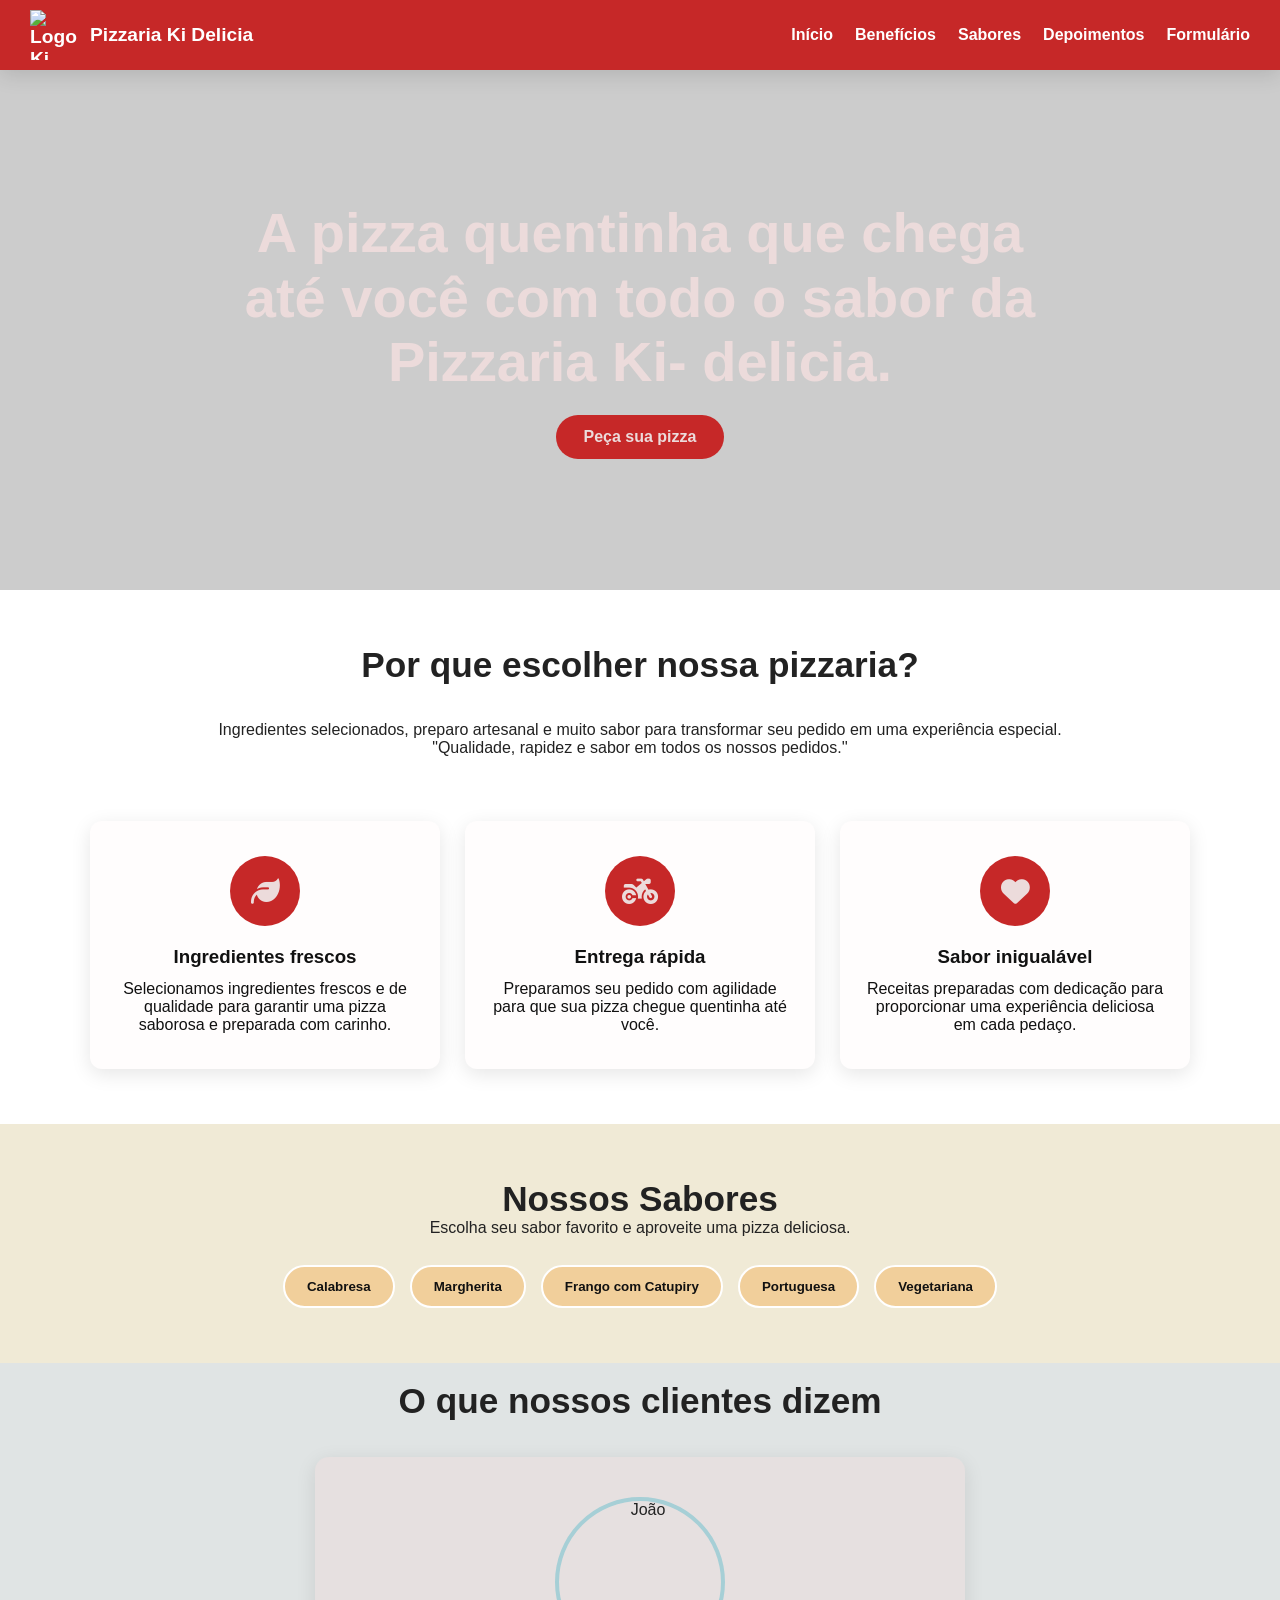
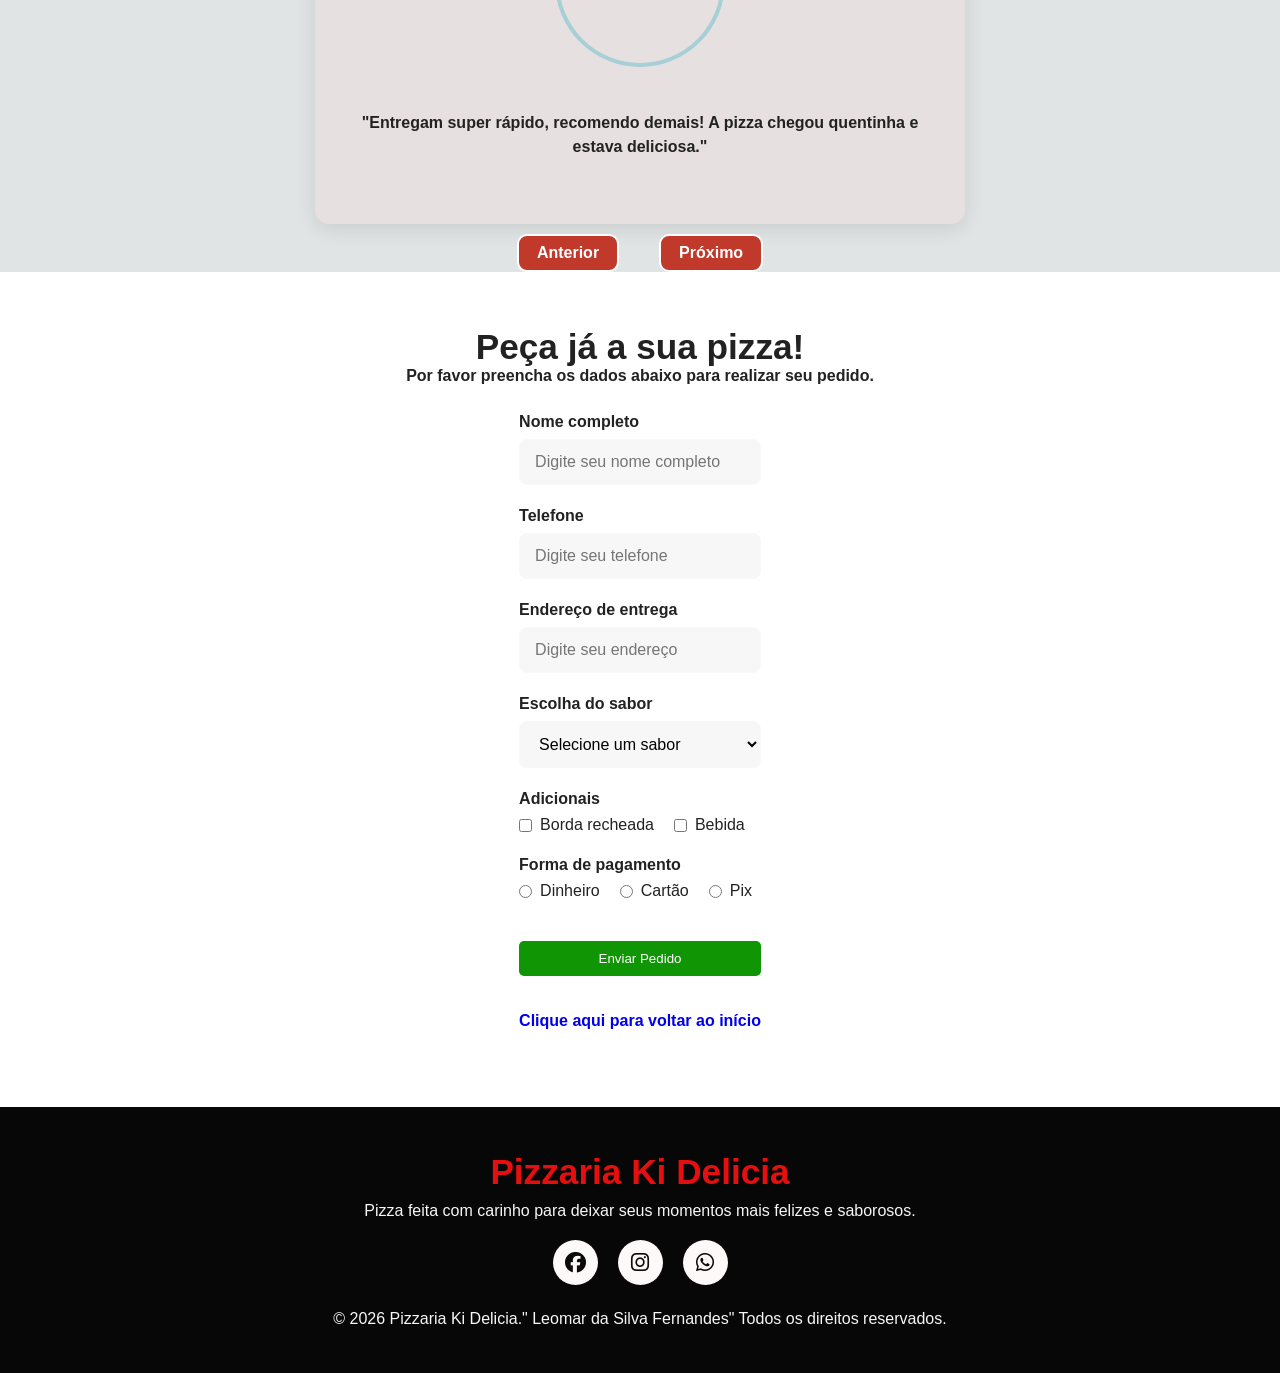
==== index.html @ f1ded8f3 "Add files via upload ok, trabalho final de pizzaria." ====
<!-- index.html -->

<!DOCTYPE html>
<html lang="pt-BR">

<head>
    <meta charset="UTF-8">
    <meta name="viewport" content="width=device-width, initial-scale=1.0">
    <meta name="description"
        content="Pizzaria Ki Delicia - Pizza quentinha, saborosa e preparada com ingredientes frescos.">
    <title>Pizzaria Ki Delicia- Sua pizza quentinha com o melhor sabor.
    </title>

    <link rel="stylesheet" href="style.css">

    <link rel="stylesheet" href="https://cdnjs.cloudflare.com/ajax/libs/font-awesome/6.5.2/css/all.min.css">

     <script src="script.js" defer></script>

</head>

<body>

    <header class="header">
        <div class="container header-container">
            <div class="logo">
                <img src="assets/img/logo.jpg" alt="Logo Ki Delicia" />
                <span>Pizzaria Ki Delicia</span>
            </div>
            <nav class="nav" aria-label="Menu principal">
                <a href="#inicio">Início</a>
                <a href="#beneficios">Benefícios</a>
                <a href="#sabores">Sabores</a>
                <a href="#depoimentos">Depoimentos</a>
                <a href="#formulario">Formulário</a>
            </nav>

        </div>
    </header>

    <main>

        <section id="inicio" class="hero">
            <div class="hero-overlay"></div>

            <div class="container hero-content">
                <h1>A pizza quentinha que chega até você com todo o sabor da Pizzaria Ki-
                    delicia.</h1>



                <a href="#formulario" class="btn btn-primary">
                    Peça sua pizza
                </a>
            </div>
        </section>

        <section id="beneficios" class="section beneficios">
            <div class="container">
                <div class="section-title">
                    <h2>Por que escolher nossa pizzaria?</h2>
                    <p>
                        <br>
                    <p><br></p>
                    <p>
                        Ingredientes selecionados, preparo artesanal e muito sabor
                        para transformar seu pedido em uma experiência especial.
                    </p>
                    "Qualidade, rapidez e sabor em todos os nossos pedidos.''
                    </p>
                    <br>
                    <br>
                </div>

                <div class="cards">

                    <article class="card">
                        <div class="card-icon">
                            <i class="fa-solid fa-leaf"></i>
                        </div>

                        <h3>Ingredientes frescos</h3>

                        <p>
                            Selecionamos ingredientes frescos e de qualidade
                            para garantir uma pizza saborosa e preparada com carinho.
                        </p>
                    </article>

                    <article class="card">
                        <div class="card-icon">
                            <i class="fa-solid fa-motorcycle"></i>
                        </div>
                        <h3>Entrega rápida</h3>

                        <p>
                            Preparamos seu pedido com agilidade para que sua
                            pizza chegue quentinha até você.
                        </p>
                    </article>

                    <article class="card">
                        <div class="card-icon">
                            <i class="fa-solid fa-heart"></i>
                        </div>

                        <h3>Sabor inigualável</h3>

                        <p>
                            Receitas preparadas com dedicação para proporcionar
                            uma experiência deliciosa em cada pedaço.
                        </p>
                    </article>

                </div>
            </div>
        </section>

        <section id="sabores" class="section sabores">
            <div class="container">

                <div class="section-title">
                    <h2>Nossos Sabores</h2>
                    <p>
                        Escolha seu sabor favorito e aproveite uma pizza deliciosa.
                    </p>
                </div>

                <div class="sabores-list">
                    <button type="button" class="sabor">Calabresa</button>
                    <button type="button" class="sabor">Margherita</button>
                    <button type="button" class="sabor">Frango com Catupiry</button>
                    <button type="button" class="sabor">Portuguesa</button>
                    <button type="button" class="sabor">Vegetariana</button>
                </div>

            </div>
        </section>

        <section class="depoimentos" id="depoimentos">
            <br>
            <h2>O que nossos clientes dizem</h2> <br><br>
            <div class="container-depoimentos"></div>

            <div class="depoimento ativo">

                <img src="https://randomuser.me/api/portraits/men/32.jpg" alt="João" class="cliente-foto">
                <p>
                    <br><strong> "Entregam super rápido, recomendo demais!
                        A pizza chegou quentinha e estava deliciosa."</strong>
                </p>
            </div>
            <div class="depoimento">
                <img src="https://randomuser.me/api/portraits/women/44.jpg" alt="Maria" class="cliente-foto">
                <p>
                    <br><strong> "Sabor inigualável! A pizza estava perfeita, virei fã."</strong>
                </p>
            </div>
            <div class="depoimento">

                <img src="https://randomuser.me/api/portraits/women/68.jpg" alt="Ana" class="cliente-foto">
                <p>

                    <br><strong> "Entrega super rápida,recomendo demais!"</strong>
                </p>
            </div>

            <div class="depoimento-botoes">
                <button id="depo-anterior" type="button">Anterior</button>
                <button id="depo-proximo" type="button">Próximo</button>
            </div>
            </div>
        </section>

        <section id="formulario" class="section formulario-section">
            <div class="container">

                <div class="section-title">
                    <h2>Peça já a sua pizza!</h2>
                    <h4>
                        <p>Por favor preencha os dados abaixo para realizar seu pedido. </p>
                    </h4>
                </div>

                <form id="form-pedido" action="obrigado.html" method="post" novalidate target="_blank">
                    <div id="mensagens-erro"></div>


                    <div class="form-group">
                        <label for="nome">Nome completo</label>
                        <input type="text" id="nome" name="nome" placeholder="Digite seu nome completo" required>
                    </div>

                    <div class="form-group">
                        <label for="telefone">Telefone</label>
                        <input type="tel" id="telefone" name="telefone" placeholder="Digite seu telefone" required>
                    </div>

                    <div class="form-group">
                        <label for="endereco">Endereço de entrega</label>
                        <input type="text" id="endereco" name="endereco" placeholder="Digite seu endereço" required>
                    </div>

                    <div class="form-group">
                        <label for="sabor">Escolha do sabor</label>

                        <select id="sabor" name="sabor" required>
                            <option value="" selected disabled>
                                Selecione um sabor
                            </option>
                            <option value="calabresa">Calabresa</option>
                            <option value="margherita">Margherita</option>
                            <option value="frango-catupiry">
                                Frango com Catupiry
                            </option>
                            <option value="portuguesa">Portuguesa</option>
                            <option value="vegetariana">Vegetariana</option>
                        </select>
                    </div>
                    <fieldset class="form-group">
                        <legend>Adicionais</legend>

                        <div class="opcoes">
                            <label>
                                <input type="checkbox" name="adicionais" value="borda-recheada">
                                Borda recheada
                            </label>

                            <label>
                                <input type="checkbox" name="adicionais" value="bebida">
                                Bebida
                            </label>
                        </div>
                    </fieldset>
                    <fieldset class="form-group">
                        <legend>Forma de pagamento</legend>

                        <div class="opcoes">
                            <label>
                                <input type="radio" name="pagamento" value="dinheiro" required>
                                Dinheiro
                            </label>

                            <label>
                                <input type="radio" name="pagamento" value="cartao" required>
                                Cartão
                            </label>

                            <label>
                                <input type="radio" name="pagamento" value="pix" required>
                                Pix
                            </label>
                        </div>
                        <br> <br>
                        <button type="submit" class="bt btn-primary btn-submit">
                            Enviar Pedido
                        </button>
                        <br><br>
                     <a href="#inicio" >
                   <strong> Clique aqui para voltar ao início</strong></a>  


                </form>
            </div>
        </section>

    </main>

    <footer class="footer">
        <div class="container">

            <h2>Pizzaria Ki Delicia </h2>

            <p>
                Pizza feita com carinho para deixar seus momentos mais felizes e saborosos.
            </p>

            <div class="social-links">

                <a href="#" aria-label="Facebook">
                    <i class="fa-brands fa-facebook"></i>
                </a>

                <a href="#" aria-label="Instagram">
                    <i class="fa-brands fa-instagram"></i>
                </a>

                <a href="#" aria-label="WhatsApp">
                    <i class="fa-brands fa-whatsapp"></i>
                </a>

            </div>

            <p class="copyright">
                &copy; 2026 Pizzaria Ki Delicia."  Leomar da Silva Fernandes" Todos os direitos reservados.
            </p>

        </div>
    </footer>


</body>

</html>
---- style.css ----
/*  RESET  */
* {
    margin: 0;
    padding: 0;
    box-sizing: border-box;
}

html {
    scroll-behavior: smooth;
}

body {
    width: 100%;
    min-width: 320px;
    margin: 0;
    font-family: Arial, Helvetica, sans-serif;
    color: #222222;
    background-color: #ffffff;
    overflow-x: hidden;
}

img {
    max-width: 100%;
    display: block;
}

a {
    text-decoration: none;
}

/*  VARIÁVEIS */
:root {
    --vermelho: #c62828;
    --vermelho-escuro: #a91f1f;
    --creme: #f0ead6;
    --branco: #ffffff;
    --preto: #070707;
    --cinza-depoimento: #e0e4e4;
    --bege: #f1cf9b;
    --raio: 12px;
    --sombra: 0 5px 20px rgba(0, 0, 0, 0.10);

    /* largura usada para centralizar o conteúdo */
    --largura-conteudo: 1100px;
}

/*  CONTAINER / SEÇÕES  */
.container {
    width: min(92%, var(--largura-conteudo));
    margin-left: auto;
    margin-right: auto;
}

.section {
    width: 100%;
    padding: 55px 0;
}

.section-title {
    width: 100%;
    margin: 0 auto 28px;
    text-align: center;
}

.section-title h2,
h2 {
    text-align: center;
    font-size: 2.2rem;
    color: #222222;
}

/* CABEÇALHO  */
.header {
    position: fixed;
    top: 0;
    left: 0;
    width: 100%;
    background-color: var(--vermelho);
    box-shadow: 0 5px 20px rgba(0, 0, 0, 0.12);
    z-index: 1000;
}

.header-container {
    width: 100%;              /* ocupa toda a largura da página */
    min-height: 70px;
    margin: 0;                /* remove centralização automática */
    padding: 8px 30px;        /* mantém só o espaçamento vertical e um respiro mínimo */
    display: flex;
    justify-content: space-between; /* logo à esquerda, nav à direita */
    align-items: center;
    gap: 20px;
}

.logo {
    display: flex;
    align-items: center;
    gap: 10px;
    color: #ffffff;
    font-size: 1.2rem;
    font-weight: bold;
    flex-shrink: 0;
}

.logo img {
    width: 50px;
    height: 50px;
    object-fit: contain;
}

.nav {
    display: flex;
    align-items: center;
    justify-content: flex-end;
    flex-wrap: wrap;
    gap: 22px;
}

.nav a {
    color: #ffffff;
    font-weight: bold;
    transition: color 0.3s ease;
}

.nav a:hover {
    color: #ffd700;
}

/*  HERO */
.hero {
    width: 100%;
    min-height: 520px;
    margin-top: 70px;
    position: relative;
    display: flex;
    align-items: center;
    justify-content: center;

    background-image: url("assets/img/pizza.jpg");
    background-size: cover;
    background-position: center;
    background-repeat: no-repeat;

    /* Parallax removido para manter o comportamento normal da página. */
    background-attachment: fixed;
}

.hero-overlay {
    position: absolute;
    inset: 0;
    background: rgba(0, 0, 0, 0.20);
}

.hero-content {
    position: relative;
    z-index: 1;
    width: min(90%, 800px);
    margin: 0 auto;
    text-align: center;
    color: #ecdbdb;
}

.hero-content h1 {
    font-size: 3.5rem;
    line-height: 1.15;
    margin-bottom: 20px;
}

.hero-content p {
    font-size: 1.2rem;
    margin-bottom: 30px;
}

.btn {
    display: inline-block;
    border: none;
    border-radius: 30px;
    padding: 13px 28px;
    font-weight: bold;
    cursor: pointer;
    transition: all 0.3s ease;
}

.btn-primary {
    background-color: var(--vermelho);
    color: #ecdbdb;
}

.btn-primary:hover {
    background-color: #612cc2;
    transform: translateY(-2px);
}

.btn-secondary {
    background-color: var(--vermelho);
    color: #ecdbdb;
}

.btn-secondary:hover {
    background-color: var(--vermelho);
}

/*  BENEFÍCIOS  */
.beneficios {
    width: 100%;
    background-color: #ffffff;
}

.cards {
    width: 100%;
    max-width: 1100px;
    margin: 0 auto;
    display: grid;
    grid-template-columns: repeat(3, minmax(0, 1fr));
    gap: 25px;
    align-items: stretch;
}

.card {
    width: 100%;
    background-color: #fffdfd;
    padding: 35px 25px;
    text-align: center;
    border-radius: 12px;
    box-shadow: var(--sombra);
    transition: transform 0.3s ease;
}

.card:hover {
    transform: translateY(-8px);
}

.card-icon {
    width: 70px;
    height: 70px;
    margin: 0 auto 20px;
    border-radius: 50%;
    display: flex;
    align-items: center;
    justify-content: center;
    background-color: var(--vermelho);
    color: #ecdbdb;
    font-size: 1.8rem;
}

.card h3 {
    margin-bottom: 12px;
    color: #111111;
}

.card p {
    color: #111111;
}

/*  SABORES  */
.sabores {
    width: 100%;
    background-color: var(--creme);
}

.sabores-list {
    width: 100%;
    display: flex;
    justify-content: center;
    align-items: center;
    flex-wrap: wrap;
    gap: 15px;
}

.sabor {
    border: 2px solid #ffffff;
    background-color: var(--bege);
    color: #111111;
    padding: 12px 22px;
    border-radius: 30px;
    font-weight: bold;
    transition: all 0.3s ease;
}

.sabor:hover {
    background-color: #fffdfd;
    color: #be0b05e0;
}

/*  DEPOIMENTOS  */
.depoimentos {
    width: 100%;
    background-color: var(--cinza-depoimento);
}

.depoimentos .container {
    display: flex;
    flex-direction: column;
    align-items: center;
}

.depoimento {
    display: none;
    width: min(100%, 650px);
    margin: 0 auto;
    padding: 40px 20px;
    text-align: center;
    background-color: #e6e0e0;
    border-radius: 14px;
    box-shadow: 0 5px 20px rgba(0, 0, 0, 0.10);
}

.depoimento.ativo {
    display: block;
}

/*  classe Cliente-foto <img> */
.cliente-foto {
    display: block;
    width: 170px;
    height: 170px;
    margin: 0 auto 20px;   /* centraliza horizontalmente */
    object-fit: cover;     /* recorta proporcionalmente */
    object-position: center;
    border-radius: 50%;    /* círculo perfeito */
    border: 4px solid rgba(151, 203, 212, 0.8);
    box-sizing: border-box;
    overflow: hidden;
}


.cliente-foto img {
    width: 100%;
    height: 100%;
    object-fit: cover;
    object-position: center;
    display: block;
}


.depoimento h3 {
    color: var(--);
    margin-bottom: 18px;
}

.depoimento p {
    margin: 0 auto 25px;
    max-width: 560px;
    color: #222222;
    font-size: 1rem;
    font-style: normal;
    line-height: 1.5;
}

.depoimento-botoes {
    display: flex;
    justify-content: center;
    align-items: center;
    gap: 40px;
    margin-top: 10px;
}

.depoimento-botoes button {
    background-color: #c0392b;
    border: 2px solid #ffffff;
    color: #ffffff;
    padding: 8px 18px;
    border-radius: 10px;
    font-size: 1rem;
    font-weight: bold;
    cursor: pointer;
    transition: all 0.5s ease;
}

.depoimento-botoes button:hover {
    background-color: #12b3cf;
    color: #0a0a0a;
}

/*  FORMULÁRIO  */
.formulario-section {
    width: 100%;
    background-color: #ffffff;
}

.formulario-section .container {
    display: flex;
    flex-direction: column;
    align-items: center;
}

.formulario-section .section-title {
    margin-bottom: 28px;
}

/* Caixa do formulário sempre centralizada. */
.formulario {
    width: min(100%, 700px);
    margin: 0 auto;
    padding: 40px;
    background-color: #ffffff;
    border-radius: 12px;
    box-shadow: var(--sombra);
}

.form-group {
    width: 100%;
    margin-bottom: 22px;
    border: none;
}

.form-group label,
.form-group legend {
    display: block;
    margin-bottom: 8px;
    font-weight: bold;
    color: #222222;
}

.form-group input[type="text"],
.form-group input[type="tel"],
.form-group input[type="email"],
.form-group input[type="number"],
.form-group select {
    display: block;
    width: 100%;
    padding: 13px 15px;
    border: 1px solid #faf7f7;
    border-radius: 8px;
    background-color: #f8f7f7;
    outline: none;
    font: inherit;
    transition: border-color 0.3s ease, box-shadow 0.3s ease;
}

.form-group input:focus,
.form-group select:focus {
    border-color: #d6d0d0;
    box-shadow: 0 0 0 2px rgba(198, 40, 40, 0.08);
}

.opcoes {
    display: flex;
    justify-content: flex-start;
    align-items: center;
    flex-wrap: wrap;
    gap: 20px;
}

.opcoes label {
    display: flex;
    align-items: center;
    gap: 8px;
    font-weight: normal;
    margin-bottom: 0;
}

.opcoes input {
    margin: 0;
}

.btn-submit {
    display: flex;
    align-items: center;
    justify-content: center;
    width: 80%;
    margin: 5px auto 0;
}

.bt {
    width: 100%;
    display: flex;
    justify-content: center;
    align-items: center;
    border: none;
    border-radius: 5px;
    background-color: #109604;
    color: #ffffff;
    padding: 10px 0;
    cursor: pointer;
}

/*  MENSAGENS DE ERRO  */
#mensagens-erro {
    width: 100%;
    margin-bottom: 16px;
    color: #721c24;
    background: #f8d7da;
    border: 1px solid #f5c6cb;
    padding: 12px;
    border-radius: 8px;
    display: none;
}

#mensagens-erro p {
    margin-bottom: 8px;
    font-weight: bold;
}

#mensagens-erro ul {
    list-style: disc;
    margin-left: 20px;
}

input.erro,
select.erro {
    border: 2px solid #dc3545 !important;
    background-color: #f8d7da;
}

input.ok,
select.ok {
    border: 2px solid #28a745 !important;
    background-color: #d4edda;
}

/*  RODAPÉ  */
.footer {
    width: 100%;
    background-color: var(--preto);
    color: #f8f6f6;
    text-align: center;
    padding: 45px 0 25px;
}

.footer h2 {
    color: #e60f0f;
    margin-bottom: 10px;
}

.footer p {
    margin-bottom: 20px;
}

.social-links {
    display: flex;
    justify-content: center;
    align-items: center;
    gap: 20px;
    margin-bottom: 25px;
}

.social-links a {
    width: 45px;
    height: 45px;
    display: flex;
    align-items: center;
    justify-content: center;
    border-radius: 50%;
    background-color: #fdf9f9;
    color: #0a0a0a;
    font-size: 1.3rem;
    transition: all 0.3s ease;
}

/*  PÁGINA DE AGRADECIMENTO  */
.pagina-obrigado {
    min-height: 100vh;
    display: flex;
    flex-direction: column;
    background-color: var(--creme);
}

.pagina-obrigado main {
    flex: 1;
    display: flex;
    align-items: center;
    justify-content: center;
    padding: 40px 20px;
}

.mensagem-obrigado {
    width: min(90%, 650px);
    padding: 50px 35px;
    text-align: center;
    background-color: var(--branco);
    border-radius: var(--raio);
    box-shadow: var(--sombra);
}

.mensagem-obrigado .icone-sucesso {
    color: #20ec0d;
    font-size: 8rem;
    margin-bottom: 20px;
}

.mensagem-obrigado h1 {
    color: var(--vermelho);
    margin-bottom: 17px;
}

.mensagem-obrigado p {
    color: #222222;
    margin-bottom: 35px;
}
/* media query responsiva*/
/*  TABLET  */
@media (max-width: 1024px) {
    .header-container {
        gap: 15px;
    }

    .nav {
        gap: 14px;
    }

    .hero {
        min-height: 450px;
    }

    .hero-content h1 {
        font-size: 3rem;
    }

    .cards {
        grid-template-columns: repeat(2, minmax(0, 1fr));
    }
}

/*  CELULAR  */
@media (max-width: 768px) {
    .section {
        padding: 50px 0;
    }

    .header {
        position: relative;
    }

    .header-container {
        min-height: auto;
        flex-direction: column;
        justify-content: center;
        padding: 10px 0;
    }

    .nav {
        width: 100%;
        justify-content: center;
        flex-wrap: wrap;
        gap: 10px 15px;
        padding-bottom: 8px;
    }

    .nav a {
        font-size: 0.9rem;
    }

    .hero {
        margin-top: 0;
        min-height: 400px;
    }

    .hero-content h1 {
        font-size: 2.4rem;
    }

    .hero-content p {
        font-size: 1rem;
    }

    .section-title h2,
    h2 {
        font-size: 1.9rem;
    }

    .cards {
        grid-template-columns: 1fr;
    }

    .depoimento {
        width: min(100%, 650px);
        padding: 35px 20px;
    }

    .formulario {
        width: min(100%, 700px);
        padding: 30px 20px;
    }

    .btn-submit {
        width: 100%;
    }
}
@media (max-width: 768px) {
    .header-container {
        flex-direction: row;   /* mantém logo e nav lado a lado */
        justify-content: space-between; /* logo à esquerda, nav à direita */
    }
}

/*  CELULAR PEQUENO  */
@media (max-width: 480px) {
    .container {
        width: 92%;
    }

    .logo {
        font-size: 1.1rem;
    }

    .logo img {
        width: 45px;
        height: 45px;
    }

    .nav {
        gap: 8px 12px;
    }

    .nav a {
        font-size: 0.8rem;
    }

    .hero {
        min-height: 330px;
    }

    .hero-content h1 {
        font-size: 2rem;
    }

    .hero-content p {
        font-size: 0.95rem;
    }

    .section-title h2,
    h2 {
        font-size: 1.7rem;
    }

    .depoimento {
        padding: 30px 18px;
    }

    .cliente-foto {
        width: 95px;
        height: 95px;
    }

    .depoimento-botoes {
        flex-direction: column;
        gap: 10px;
    }

    .depoimento-botoes .btn,
    .depoimento-botoes button {
        width: 100%;
    }

    .opcoes {
        flex-direction: column;
        align-items: flex-start;
        gap: 10px;
    }

    .formulario {
        padding: 25px 18px;
    }

    .mensagem-obrigado {
        padding: 35px 20px;
    }
}
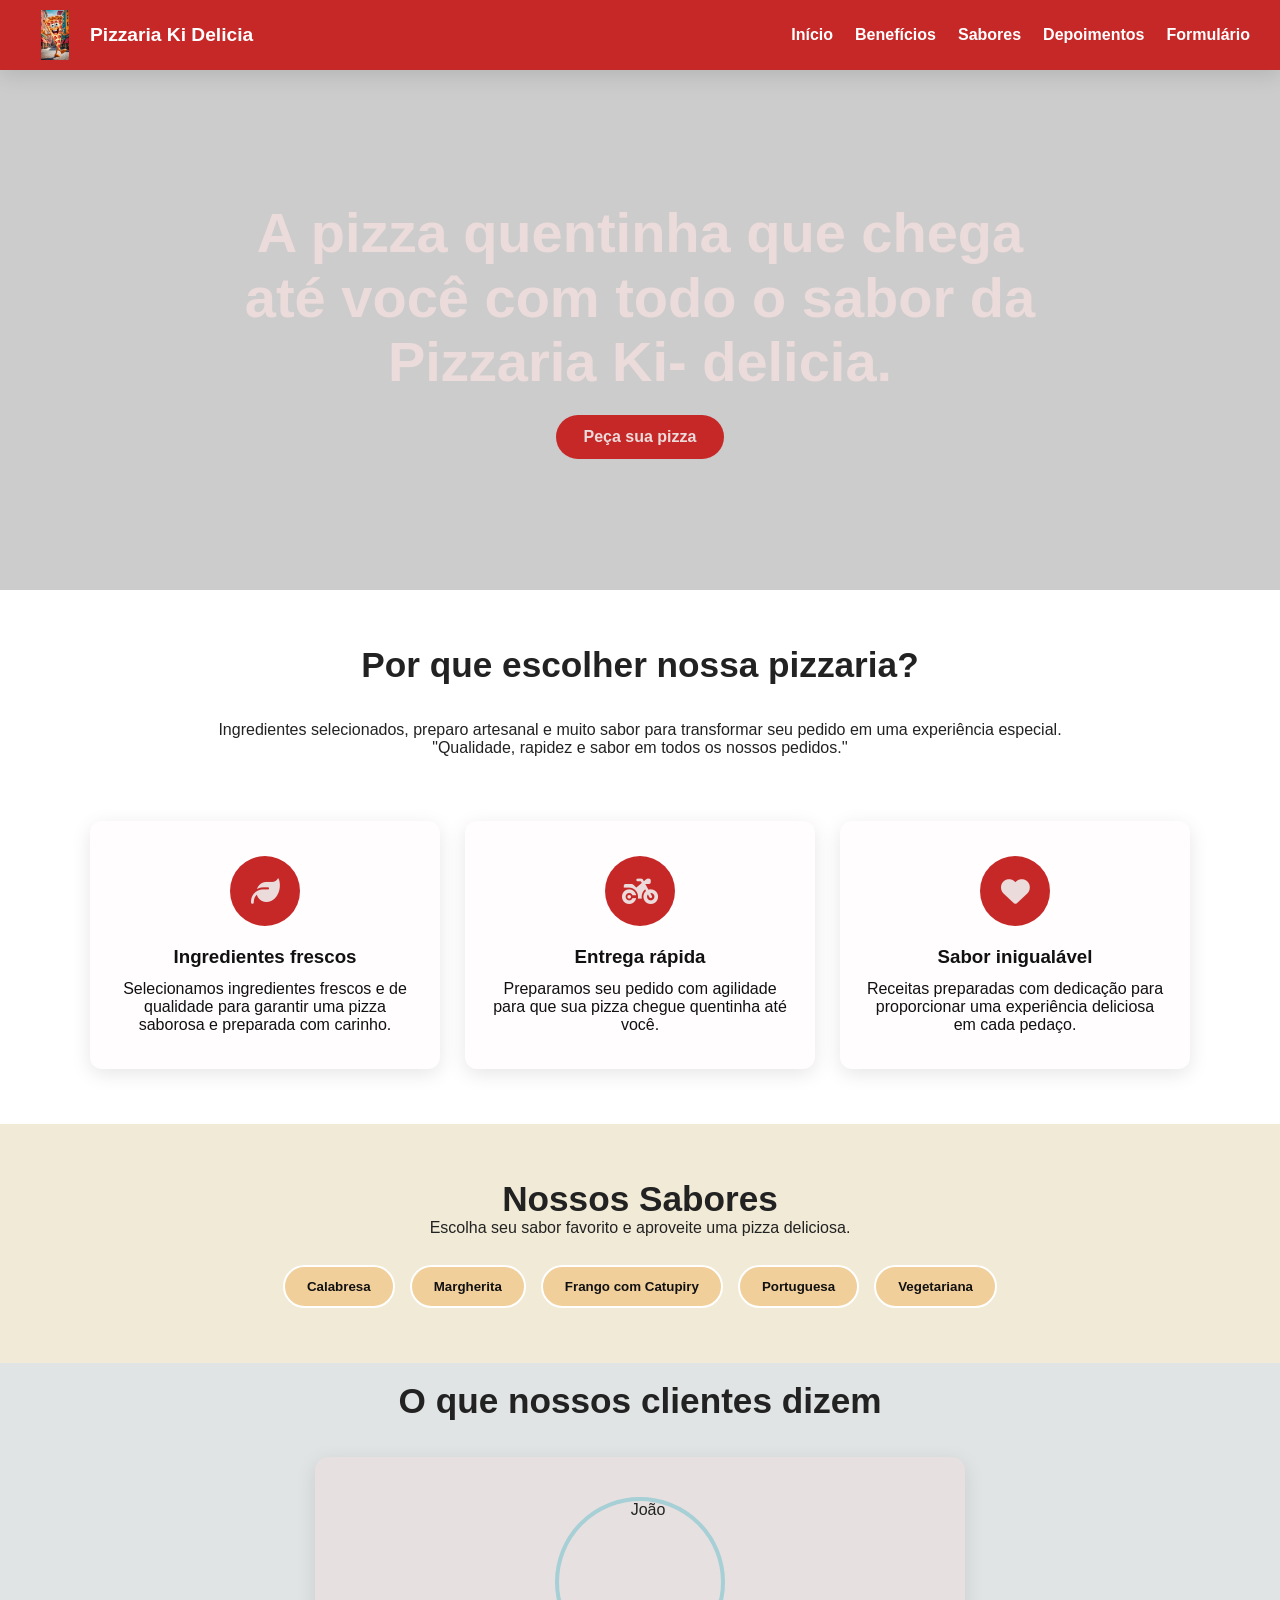
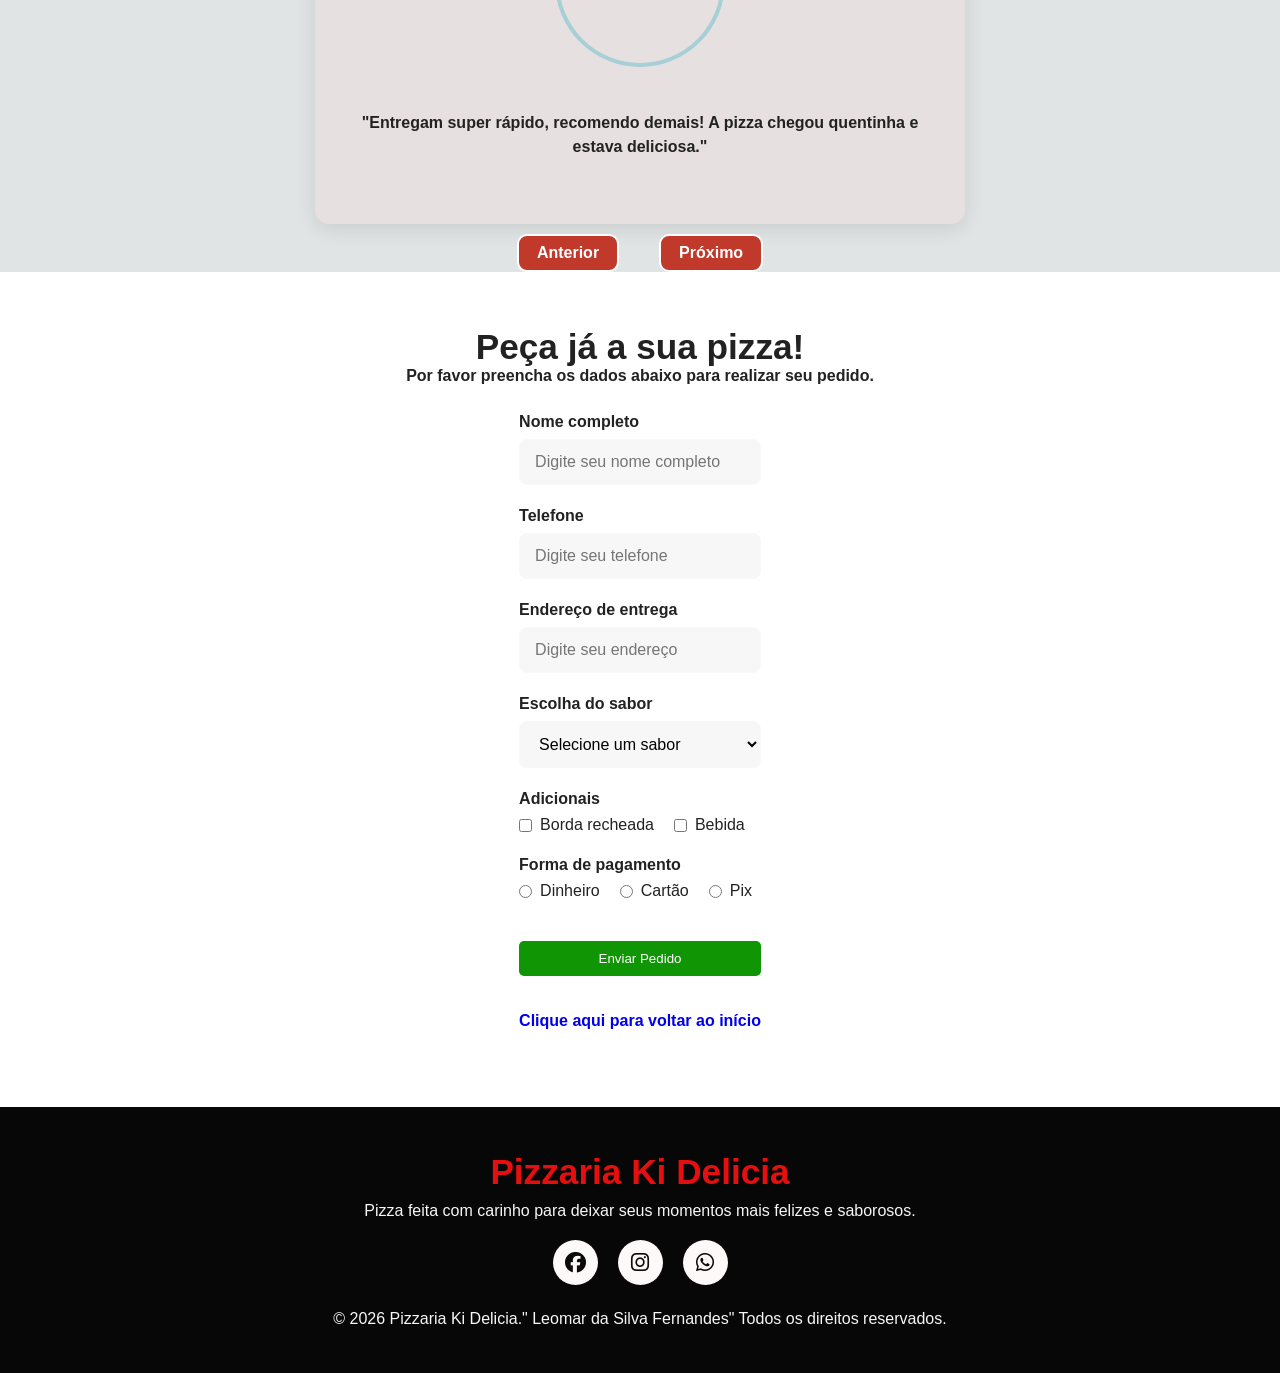
==== commit a751ecf8: "Refactor index.html structure and content" ====
--- a/index.html
+++ b/index.html
@@ -24,7 +24,7 @@
     <header class="header">
         <div class="container header-container">
             <div class="logo">
-                <img src="assets/img/logo.jpg" alt="Logo Ki Delicia" />
+                <img src="assets/logo.jpg" alt="Logo Ki Delicia" />
                 <span>Pizzaria Ki Delicia</span>
             </div>
             <nav class="nav" aria-label="Menu principal">
@@ -301,4 +301,4 @@
 
 </body>
 
-</html>+</html>
